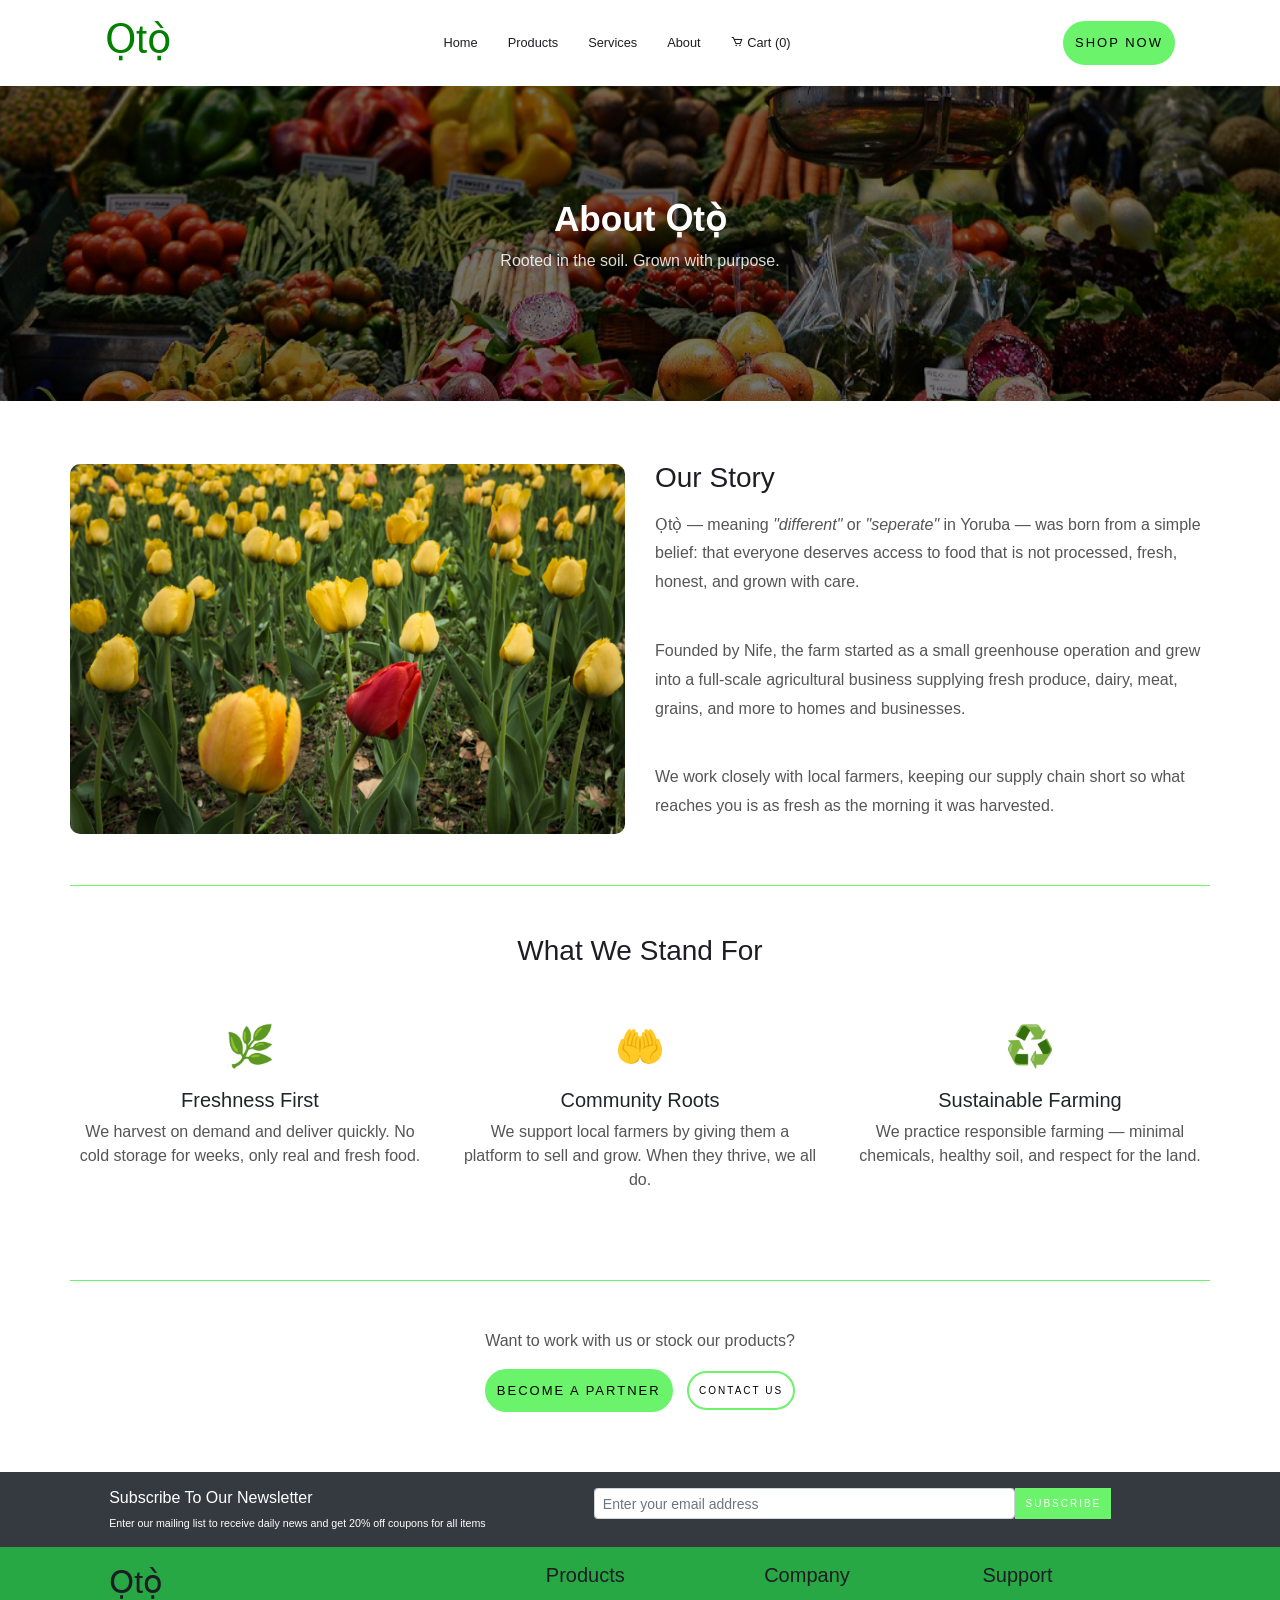
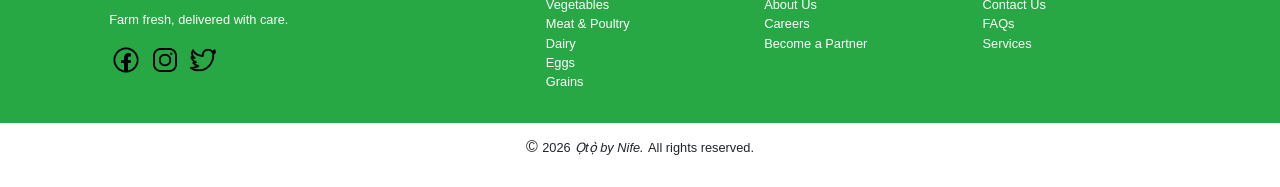
==== about.html @ dc700cdb "Finished project" ====
<!DOCTYPE html>
<html lang="en">
<head>
    <meta charset="UTF-8">
    <meta http-equiv="X-UA-Compatible" content="IE=edge">
    <meta name="viewport" content="width=device-width, initial-scale=1.0">
    <link href='https://unpkg.com/boxicons@2.1.2/css/boxicons.min.css' rel='stylesheet'>
    <link rel="stylesheet" href="https://use.fontawesome.com/releases/v5.7.1/css/all.css">
    <link rel="stylesheet" href="css/bootstrap.min.css">
    <link rel="stylesheet" href="style.css">
    <link rel="icon" href="img/leaf icon.jpeg">
    <title>About — Ọtọ̀ by Nife</title>
</head>
<body>
    <div class="container">
        <div class="header">
        <nav>
            <h1><a href="index.html">Ọtọ̀</a></h1>
            <button class="nav-toggle" id="navToggle">&#9776;</button>
            <small><ul id="navMenu">
                <li><a href="index.html">Home</a></li>
                <li><a href="products.html">Products</a></li>
                <li><a href="services.html">Services</a></li>
                <li><a href="about.html">About</a></li>
                <li><a href="#" data-toggle="modal" data-target="#cartModal">
                    <i class='bx bx-cart'></i> Cart (<span class="cart-count">0</span>)
                </a></li>
            </ul></small>
            <span class="nav-cta"><a href="products.html" class="button">Shop Now</a></span>
        </nav>
    </div>
    </div>
    

    <!-- Page Hero -->
    <div class="page-hero">
        <div>
            <h2>About Ọtọ̀</h2>
            <p>Rooted in the soil. Grown with purpose.</p>
        </div>
    </div>

    <!-- Our Story -->
    <div class="container page-section">
        <div class="row align-items-center mb-5">
            <div class="col-md-6 mb-4 mb-md-0">
                <img src="img/About.jpg" class="img-fluid" style="border-radius: 10px;" alt="The Farm" onerror="this.src='https://placehold.co/600x400/e8f5e9/2d6a2d?text=The+Farm'">
            </div>
            <div class="col-md-6">
                <h3>Our Story</h3>
                <p style="color:#555; line-height:1.8;">Ọtọ̀ — meaning <em>"different"</em> or <em>"seperate"</em> in Yoruba — was born from a simple belief: that everyone deserves access to food that is not processed, fresh, honest, and grown with care.</p>
                <br>
                <p style="color:#555; line-height:1.8;">Founded by Nife, the farm started as a small greenhouse operation and grew into a full-scale agricultural business supplying fresh produce, dairy, meat, grains, and more to homes and businesses.</p>
                <br>
                <p style="color:#555; line-height:1.8;">We work closely with local farmers, keeping our supply chain short so what reaches you is as fresh as the morning it was harvested.</p>
            </div>
        </div>

        <hr style="border-color: rgb(107, 243, 107); margin: 48px 0;">

        <!-- Values -->
        <div class="text-center mb-5">
            <h3>What We Stand For</h3>
        </div>
        <div class="row row-cols-1 row-cols-md-3 text-center mb-5">
            <div class="col mb-4">
                <div style="font-size:40px; margin-bottom:12px;">🌿</div>
                <h5>Freshness First</h5>
                <p style="color:#555;">We harvest on demand and deliver quickly. No cold storage for weeks, only real and fresh food.</p>
            </div>
            <div class="col mb-4">
                <div style="font-size:40px; margin-bottom:12px;">🤲</div>
                <h5>Community Roots</h5>
                <p style="color:#555;">We support local farmers by giving them a platform to sell and grow. When they thrive, we all do.</p>
            </div>
            <div class="col mb-4">
                <div style="font-size:40px; margin-bottom:12px;">♻️</div>
                <h5>Sustainable Farming</h5>
                <p style="color:#555;">We practice responsible farming — minimal chemicals, healthy soil, and respect for the land.</p>
            </div>
        </div>

        <hr style="border-color: rgb(107, 243, 107); margin: 48px 0;">

        <!-- CTA -->
        <div class="text-center">
            <p style="color:#555; margin-bottom:16px;">Want to work with us or stock our products?</p>
            <a href="partner.html" class="button" style="margin-right:10px;">Become a Partner</a>
            <a href="contact.html" class="btn">Contact Us</a>
        </div>
    </div>

    <!-- Newsletter -->
    <div class="container-flex bg-dark">
        <div class="footer">
            <div class="row justify-content-center">
                <div class="col-4 footer-content mt-3 ml-5 d-block">
                    <small><h6><span>Subscribe To Our Newsletter</span></h6></small>
                    <small><p class="footer">Enter our mailing list to receive daily news and get 20% off coupons for all items</p></small>
                </div>
                <div class="col-4 mt-3 ml-5 pr-0 d-flex footer-form">
                    <input class="form-control form-control-sm" type="email" placeholder="Enter your email address">
                </div>
                <div class="col-2 mt-3 ml-0 pl-0">
                    <a href="#" class="butt">Subscribe</a>
                </div>
            </div>
        </div>
    </div>

    <div class="container-flex bg-success">
        <div class="final-footer">
            <div class="row justify-content-center">
                <div class="col-4 my-3">
                    <h2><a href="index.html">Ọtọ̀</a></h2>
                    <small><p>Farm fresh, delivered with care.</p></small>
                    <div class="socials"><ul>
                        <li><a href="#"><img src="img/icons8-facebook-48.png" alt=""></a></li>
                        <li><a href="#"><img src="img/icons8-instagram-48.png" alt=""></a></li>
                        <li><a href="#"><img src="img/icons8-twitter-48.png" alt=""></a></li>
                    </ul></div>
                </div>
                <div class="futter col-2 my-3">
                    <h5>Products</h5>
                    <small><ul>
                        <li><a href="products.html#vegetables">Vegetables</a></li>
                        <li><a href="products.html#meat-poultry">Meat & Poultry</a></li>
                        <li><a href="products.html#dairy">Dairy</a></li>
                        <li><a href="products.html#eggs">Eggs</a></li>
                        <li><a href="products.html#grains">Grains</a></li>
                    </ul></small>
                </div>
                <div class="futter col-2 my-3">
                    <h5>Company</h5>
                    <small><ul>
                        <li><a href="about.html">About Us</a></li>
                        <li><a href="careers.html">Careers</a></li>
                        <li><a href="partner.html">Become a Partner</a></li>
                    </ul></small>
                </div>
                <div class="futter col-2 my-3">
                    <h5>Support</h5>
                    <small><ul>
                        <li><a href="contact.html">Contact Us</a></li>
                        <li><a href="contact.html#faq">FAQs</a></li>
                        <li><a href="services.html">Services</a></li>
                    </ul></small>
                </div>
            </div>
        </div>
    </div>
    <p class="copyright">&copy; <small>2026</small> <small><i>Ọtọ̀ by Nife.</i></small> <small>All rights reserved.</small></p>

    <script>
        document.getElementById('navToggle').addEventListener('click', () => {
            document.getElementById('navMenu').classList.toggle('open');
        });
    </script>
    <script src="main.js"></script>
    <script src="js/jquery.min.js"></script>
    <script src="js/bootstrap.bundle.min.js"></script>
</body>
</html>
---- style.css ----
* {
	margin: 0px;
	padding: 0px;
	box-sizing: border-box;
}

body, html {
	font-family: 'Open Sans', Arial, Helvetica, sans-serif;
}

a {
	text-decoration: none;
}

h2 span {
	color: white;
}

/* ── NAV ── */
nav {
	display: flex;
	align-items: center;
	justify-content: space-between;
	padding: 15px 20px;
	flex-wrap: wrap;
	gap: 10px;
}

nav h1 a {
	text-decoration: none;
	color: green;
}

nav h1 a:hover {
	color: #1d1d24;
	text-decoration: none;
}

nav ul {
	display: flex;
	flex-wrap: wrap;
	margin: 0;
	padding: 0;
}

nav ul li {
	list-style: none;
	display: inline-block;
	padding: 10px 15px;
}

nav ul li a {
	color: #1d1d24;
	position: relative;
	padding: 5px 0;
	text-decoration: none;
}

nav ul li a:hover {
	color: green;
	text-decoration: none;
}

nav ul li a::after {
	content: "";
	position: absolute;
	left: 0;
	width: 0;
	height: 2px;
	background: green;
	transition: 0.3s;
	bottom: 0;
}

nav ul li a:hover::after {
	width: 100%;
}

/* Hamburger — hidden on desktop */
.nav-toggle {
	display: none;
	background: none;
	border: none;
	font-size: 24px;
	cursor: pointer;
	color: #1d1d24;
}

/* ── BUTTONS ── */
.button {
	color: black;
	font-size: 13px;
	text-decoration: none;
	text-transform: uppercase;
	letter-spacing: 2px;
	padding: 10px 10px;
	border-radius: 500px;
	display: inline-block;
	font-weight: 500;
	transition: all 0.4s ease-in-out;
	background: rgb(107, 243, 107);
	border: 2px solid rgb(107, 243, 107);
}

.button:hover {
	background: transparent;
	border-color: rgb(107, 243, 107);
	color: rgb(107, 243, 107);
	text-decoration: none;
}

.btn {
	color: black;
	font-size: 10px;
	text-decoration: none;
	text-transform: uppercase;
	letter-spacing: 2px;
	padding: 10px 10px;
	border-radius: 500px;
	display: inline-block;
	font-weight: 500;
	transition: all 0.4s ease-in-out;
	background: white;
	border: 2px solid rgb(107, 243, 107);
}

.btn:hover {
	background: rgb(107, 243, 107);
	border-color: rgb(107, 243, 107);
	color: white;
}

a.butt {
	color: white;
	font-size: 10px;
	text-decoration: none;
	text-transform: uppercase;
	letter-spacing: 2px;
	padding: 8px 10px;
	border-radius: inherit;
	display: inline-block;
	font-weight: 500;
	transition: all 0.4s ease-in-out;
	background: rgb(107, 243, 107);
	border: 0px solid rgb(107, 243, 107);
}

a.butt:hover {
	background: white;
	border-color: rgb(107, 243, 107);
	color: black;
}

.button-1 {
	color: black;
	font-size: 13px;
	text-decoration: none;
	text-transform: uppercase;
	letter-spacing: 2px;
	padding: 5px 5px;
	border-radius: 100px;
	display: inline-block;
	font-weight: 500;
	transition: all 0.4s ease-in-out;
	background: rgb(107, 243, 107);
	border: 2px solid rgb(107, 243, 107);
}

.button-1:hover {
	background: transparent;
	border-color: rgb(107, 243, 107);
	color: black;
}

/* ── HERO ── */
.hero-image {
	background-image: linear-gradient(rgba(0,0,0,0.5), rgba(0,0,0,0.5)), url("img/header22.jpg");
	height: 70vh;
	width: 100%;
	background-position: center;
	background-repeat: no-repeat;
	background-size: cover;
	position: relative;
}

.hero-text {
	text-align: left;
	position: absolute;
	top: 50%;
	transform: translateY(-50%);
	left: 10%;
	right: 10%;
	color: white;
}

.hero-text p {
	max-width: 500px;
	margin-bottom: 20px;
}

/* Page hero (non-homepage) */
.page-hero {
	background: linear-gradient(rgba(0,0,0,0.55), rgba(0,0,0,0.55)), url("img/header22.jpg") center/cover no-repeat;
	height: 35vh;
	display: flex;
	align-items: center;
	justify-content: center;
	text-align: center;
	color: white;
}

.page-hero h2 {
	font-size: 2.2rem;
	font-weight: 700;
}

.page-hero p {
	font-size: 1rem;
	opacity: 0.85;
}

/* ── MISC HOMEPAGE ── */
.custom___link {
	color: #000;
	font-size: small;
}

.custom___link:hover {
	color: green !important;
	text-decoration: none;
}

.greenhouse {
	position: absolute;
	left: 400px;
	top: 430px;
}

.cattle {
	padding-top: 10px;
}

a.img-text-1 {
	position: absolute;
	bottom: 75px;
	left: 50px;
	color: white;
	text-decoration: none;
}

a.img-text-1:hover { color: green; }

a.img-text {
	position: absolute;
	top: 330px;
	right: 45px;
	color: white;
	text-decoration: none;
}

a.img-text:hover { color: green; }

/* ── FOOTER ── */
.footer-form { border-radius: 2px; }
.footer-content { margin-left: 25px; }

h6 span { color: #fff; }

p.footer {
	font-size: smaller;
	color: white !important;
}

.futter ul li { list-style: none; color: #fff; }
.futter ul li a { color: white; }
.futter ul li a:hover { text-decoration: none; color: #1d1d24; }

.final-footer h5 { color: #1d1d24; }
.final-footer h2 a { text-decoration: none; color: #1d1d24; }
.final-footer h2 a:hover { text-decoration: none; color: white; }
.final-footer p { color: #fff; }

.copyright { text-align: center; padding: 12px 0; }

/* ── SOCIALS ── */
.socials ul li {
	list-style: none;
	display: inline-block;
	padding: 0 2px;
}

.socials img {
	width: 30px;
	display: block;
	transition: transform 0.2s ease;
}

.socials ul li:hover img { transform: scale(1.35); }

/* ── PRODUCTS PAGE ── */
.sidebar {
	position: relative !important;
	top: 0 !important;
	left: 0 !important;
	width: 100% !important;
	height: auto !important;
	background: #f8f9fa;
	border-radius: 5px;
	margin-bottom: 20px;
	padding: 16px;
}

.sidebar ul li { list-style: none; }
.sidebar ul li a { text-decoration: none; color: #000; }
.sidebar ul li a.active { color: green; font-weight: bold; }

.main-content {
	min-height: 600px;
	margin-bottom: 50px;
}

.category-section { margin-bottom: 50px; }

.category-section h3 {
	border-bottom: 2px solid rgb(107, 243, 107);
	padding-bottom: 8px;
	margin-bottom: 20px;
	color: #1d1d24;
}

/* ── INNER PAGES ── */
.page-section {
	padding: 60px 0;
}

.page-section h3 {
	color: #1d1d24;
	margin-bottom: 16px;
}

.service-card {
	background: #f8f9fa;
	border-radius: 10px;
	padding: 30px 20px;
	text-align: center;
	height: 100%;
	transition: box-shadow 0.2s;
}

.service-card:hover {
	box-shadow: 0 4px 20px rgba(0,0,0,0.1);
}

.service-card img {
	width: 52px;
	margin-bottom: 16px;
}

.service-card h5 {
	color: #1d1d24;
	margin-bottom: 10px;
}

.careers-box {
	text-align: center;
	padding: 80px 20px;
	max-width: 600px;
	margin: 0 auto;
}

.careers-box .emoji { font-size: 56px; margin-bottom: 20px; }
.careers-box h3 { margin-bottom: 16px; color: #1d1d24; }
.careers-box p { color: #555; margin-bottom: 24px; }

.partner-step {
	display: flex;
	align-items: flex-start;
	gap: 20px;
	margin-bottom: 36px;
}

.partner-step .step-num {
	background: rgb(107, 243, 107);
	color: #1d1d24;
	font-weight: 700;
	font-size: 18px;
	min-width: 44px;
	height: 44px;
	border-radius: 50%;
	display: flex;
	align-items: center;
	justify-content: center;
	flex-shrink: 0;
}

.contact-form input,
.contact-form textarea,
.partner-form input,
.partner-form textarea,
.partner-form select {
	width: 100%;
	padding: 10px 14px;
	margin-bottom: 16px;
	border: 1px solid #ddd;
	border-radius: 6px;
	font-size: 14px;
	font-family: inherit;
}

.contact-form textarea,
.partner-form textarea {
	resize: vertical;
	min-height: 120px;
}

.contact-info-item {
	display: flex;
	align-items: flex-start;
	gap: 14px;
	margin-bottom: 24px;
}

.contact-info-item i {
	font-size: 20px;
	color: green;
	margin-top: 2px;
}

/* ── RESPONSIVE ── */
@media (max-width: 768px) {

	/* Nav */
	.nav-toggle {
		display: block;
	}

	nav {
		position: relative;
	}

	nav h1 {
		flex: 1;
	}

	.nav-cta {
		display: none;
	}

	nav small ul {
		display: none;
		flex-direction: column;
		width: 100%;
		background: white;
		padding: 10px 0;
	}

	nav small ul.open {
		display: flex;
	}

	nav small ul li {
		display: block;
		padding: 8px 20px;
	}

	/* Hero */
	.hero-image {
		height: 55vh;
	}

	.hero-text {
		left: 6%;
		right: 6%;
	}

	.hero-text p {
		font-size: 14px;
	}

	.page-hero {
		height: 28vh;
	}

	.page-hero h2 {
		font-size: 1.6rem;
	}

	/* Homepage mid section */
	.cattle img {
		width: 100%;
	}

	a.img-text-1, a.img-text {
		position: static;
		display: block;
		color: green;
		margin-top: 8px;
	}

	#greenhouse {
		margin-top: 0;
	}

	/* Footer */
	.footer .row,
	.final-footer .row {
		flex-direction: column;
		align-items: center;
		text-align: center;
	}

	.footer .col-4,
	.footer .col-2,
	.final-footer .col-4,
	.final-footer .col-2 {
		width: 100% !important;
		max-width: 100%;
		margin: 0 0 16px 0 !important;
		padding: 0 20px;
	}

	.footer-form {
		width: 100% !important;
		max-width: 100%;
		margin: 0 !important;
	}

	/* Search bar on products page */
	.search {
		flex-direction: column;
		align-items: center;
	}

	.search .col-4,
	.search .col-2 {
		width: 80% !important;
		max-width: 100%;
		margin: 4px 0 !important;
		padding: 0 !important;
	}

	/* Partner / service steps */
	.partner-step {
		flex-direction: column;
		align-items: center;
		text-align: center;
	}
}

@media (max-width: 480px) {
	.hero-text h2, .hero-text h1 {
		font-size: 1.3rem;
	}

	.hero-text p {
		font-size: 13px;
	}

	.page-hero h2 {
		font-size: 1.3rem;
	}
}

/* .cattle img {
		width: 300%;
	} */

/* #greenhouse img{
	width: 500%;
}
	a.img-text-1, a.img-text {
		position: static;
		display: block;
		color: green;
		margin-top: 8px;
	} */
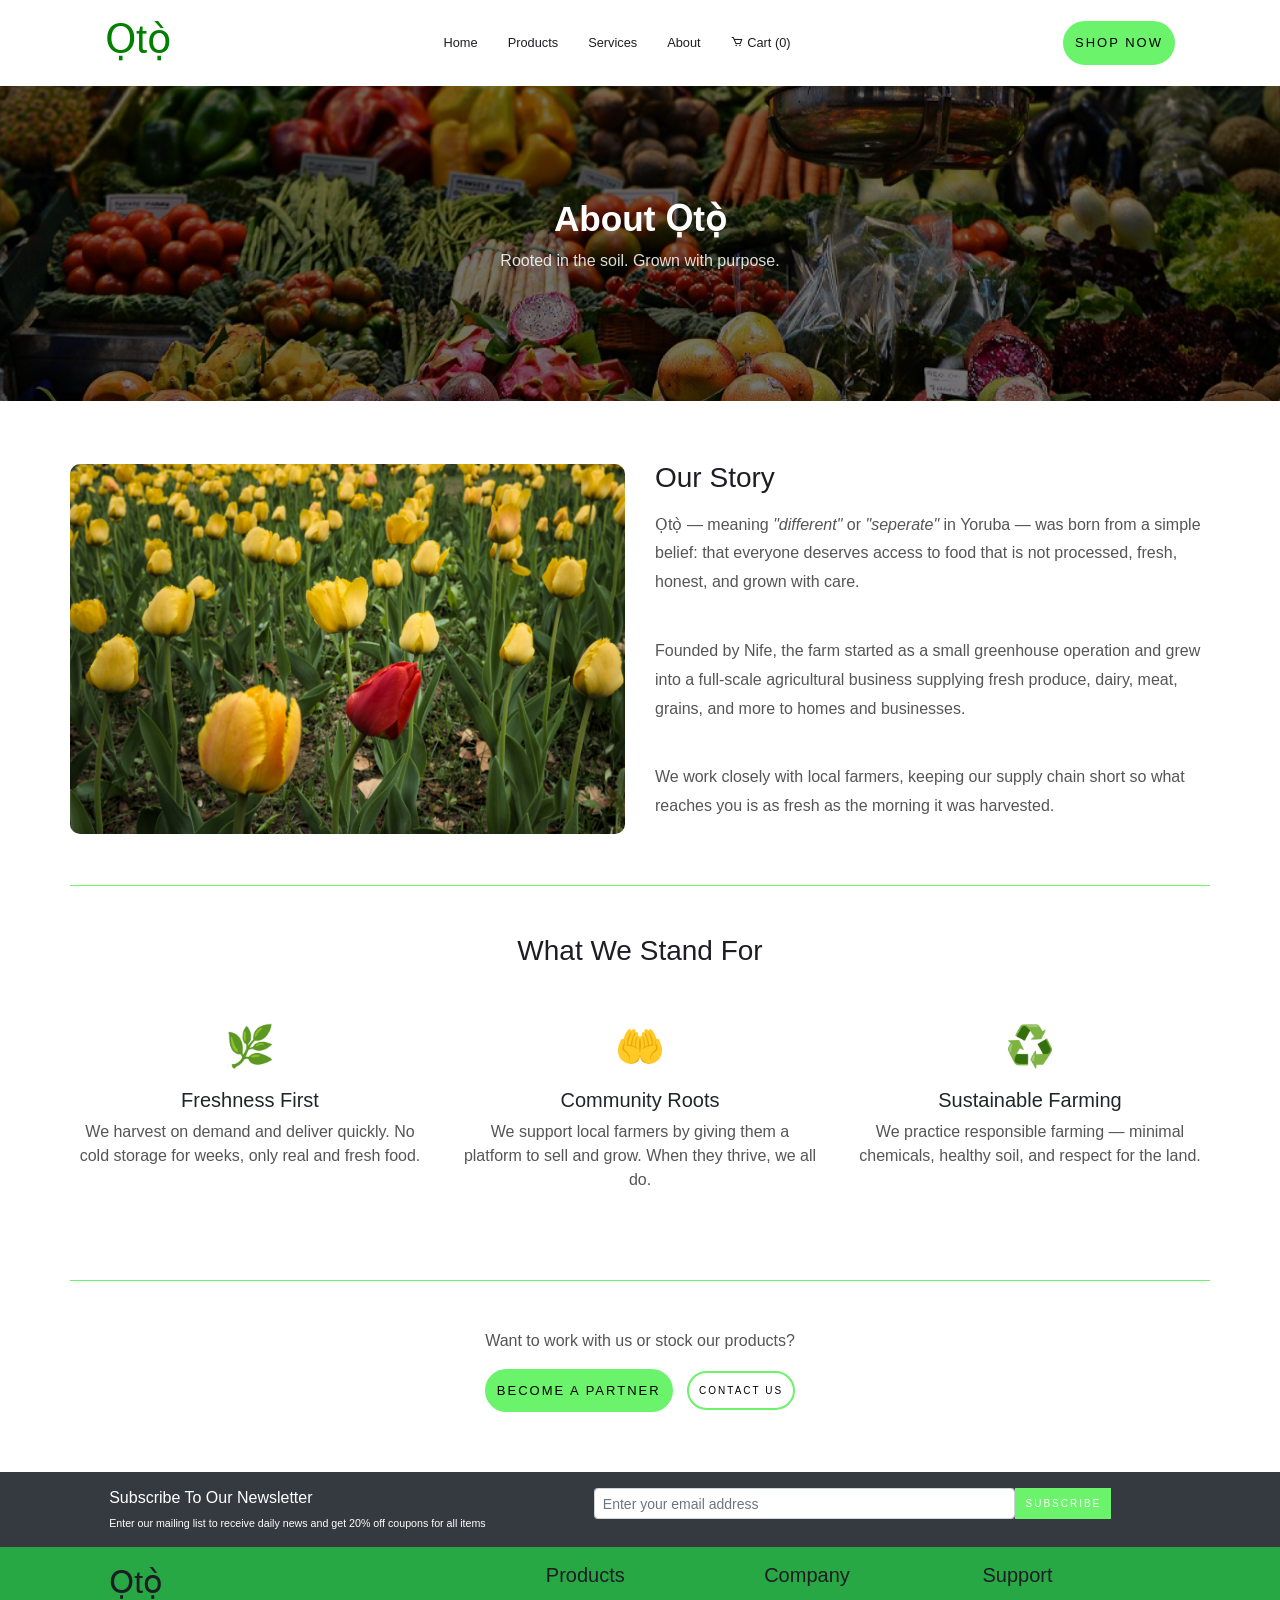
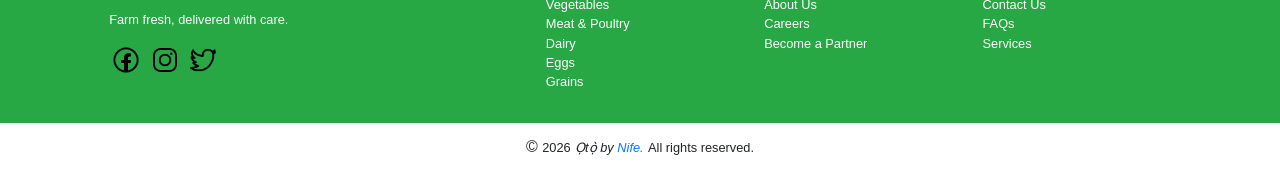
==== commit 88bec25a: "updated copyright" ====
--- a/about.html
+++ b/about.html
@@ -149,7 +149,7 @@
             </div>
         </div>
     </div>
-    <p class="copyright">&copy; <small>2026</small> <small><i>Ọtọ̀ by Nife.</i></small> <small>All rights reserved.</small></p>
+    <p class="copyright">&copy; <small>2026</small> <small><i>Ọtọ̀ by <a href="https://olubunmi.vercel.app/">Nife.</a></i></small> <small>All rights reserved.</small></p>
 
     <script>
         document.getElementById('navToggle').addEventListener('click', () => {
